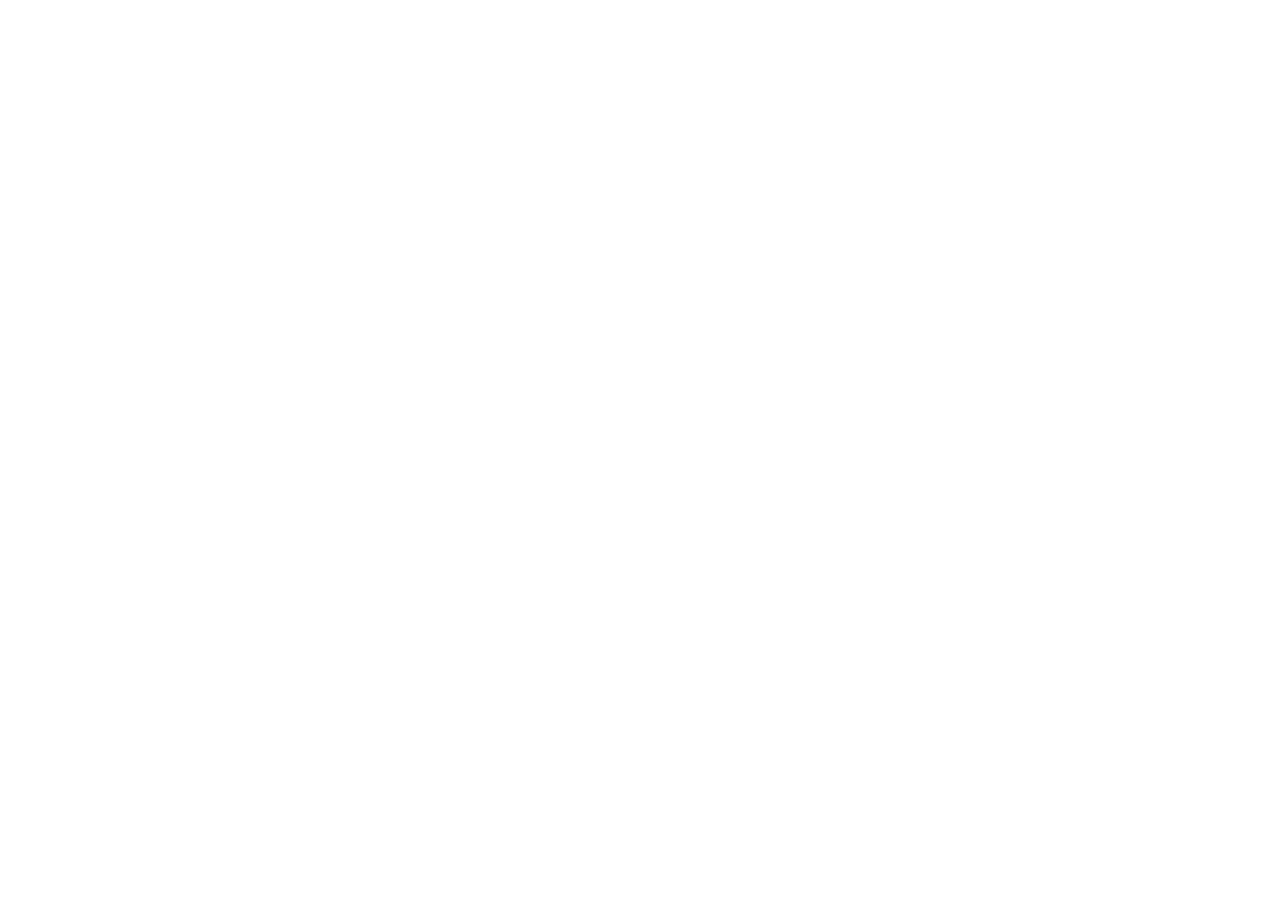
==== index.html @ 08bd95ac "Travel site" ====
<!DOCTYPE html>
<html lang="en">
<head>
    <meta charset="UTF-8">
    <meta name="viewport" content="width=device-width, initial-scale=1.0">
    <title>Document</title>
</head>
<body>
    
</body>
</html>
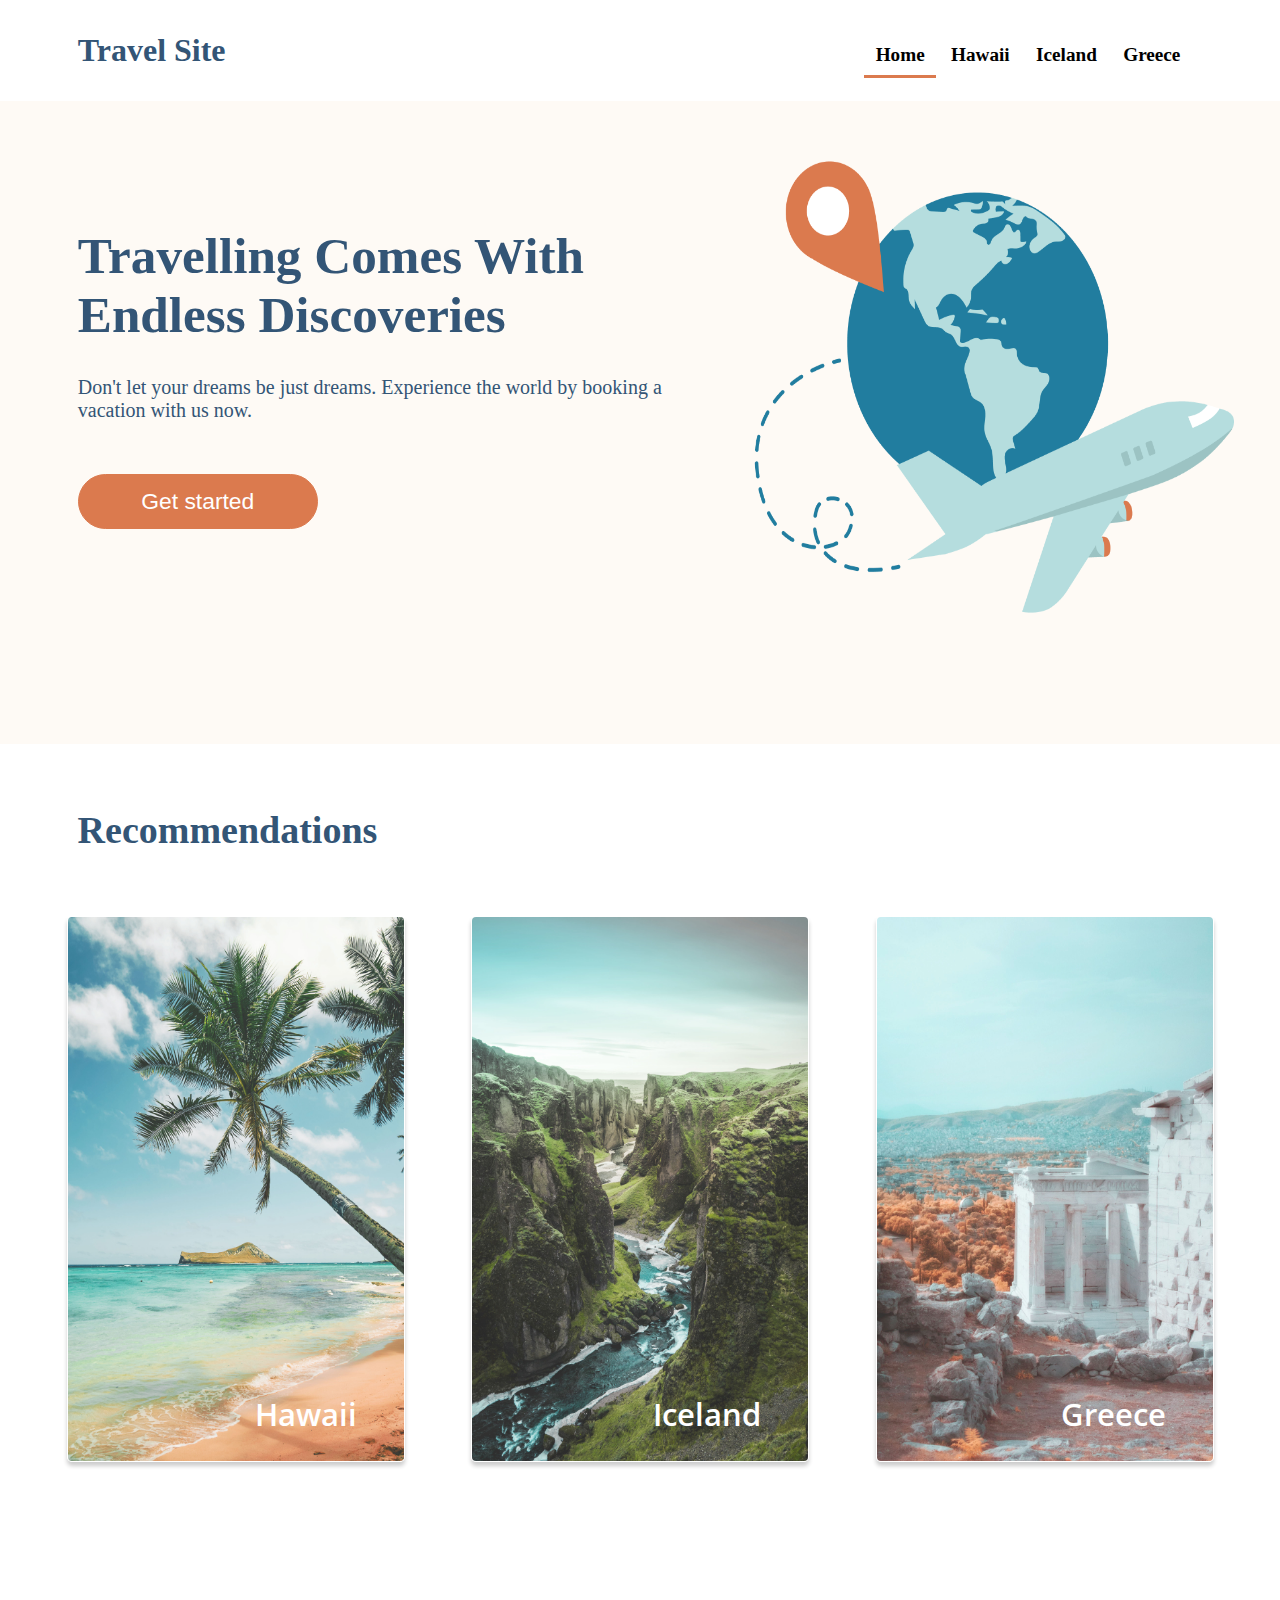
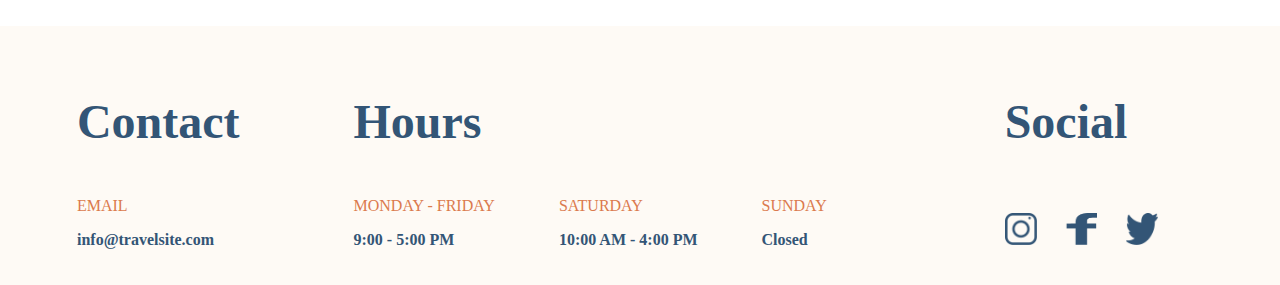
==== commit 8c8dc3d8: "second commit" ====
--- a/index.html
+++ b/index.html
@@ -1,11 +1,113 @@
+
 <!DOCTYPE html>
 <html lang="en">
+
 <head>
-    <meta charset="UTF-8">
-    <meta name="viewport" content="width=device-width, initial-scale=1.0">
+    <meta charset="UTF-8" />
+    <meta name="viewport" content="width=device-width, initial-scale=1.0" />
+    <link href="https://fonts.googleapis.com/css2?family=Open+Sans:wght@300&display=swap" rel="stylesheet">
+    <link rel="stylesheet" href="css/global.css" />
+    <link rel="stylesheet" href="css/main.css" />
+</head>
     <title>Document</title>
-</head>
+
+
+
 <body>
+    <header class="header">
+        <div class="logo">
+            <a href="index.html" class="logo__link">
+                <h3 class="logo__text">Travel Site</h3>
+            </a>
+        </div>
+        <nav>
+            <ul class="nav">
+               <a href="index.html" class="  nav__link  nav__link--active"><li class="nav__list-item">Home</li></a> 
+                <a href="pages/hawaii.html" class="  nav__link "><li class="nav__list-item">Hawaii</li></a>
+                <a href="pages/iceland.html" class="nav__link "><li class="nav__list-item">Iceland</li></a>
+                <a href="pages/greece.html" class="nav__link "><li class="nav__list-item">Greece</li></a>
+               
+            </ul>
+        </nav>
+    </header>
+    <main>
+        <section class="hero">
+            <div class="hero-left">
+                <h1 class="hero__banner--main">
+                    Travelling Comes With<br> Endless Discoveries
+                </h1>
+                <h3 class="hero__banner--sub">
+                    Don't let your dreams be just dreams. Experience the world by booking
+                    a<br />
+                    vacation with us now.
+                </h3>
+                <button class="hero__button">Get started</button>
+            </div>
+            
+            <img src="assets/Images/hero.png" alt="globe and airplane with destination symbole" class="hero__img">
+       
+           
+        </section>
     
+        <section class="recommendation">
+            <h2 class="recommendation__header">Recommendations</h2>
+            <div class="cards__container">
+                <a href="pages/hawaii.html" class="card__link"><div class=" hawaii__card">
+                    <img src="assets/Images/hawaii.jpg" alt="beach with palm tree" class=" card card--img">
+                    <p class="card--text">Hawaii</p>
+                </div></a>
+                <a href="pages/iceland.html" class="card__link"><div class=" iceland__card">
+                    <img src="assets/Images/iceland.jpg" alt="green vally and river" class=" card card__img--iceland">
+                    <p class="card--text">Iceland</p>
+                </div></a>
+                <a href="pages/greece.html" class="card__link"><div class=" greece__card">
+                    <img src="assets/Images/greece.jpg" alt="white temple with mountain in the background" class=" card card__img--greece">
+                    <p class="card--text">Greece</p>
+                </div></a>
+            </div>
+        </section>
+
+    </main>
+
+   
+
+    <footer class="footer">
+        <div class="footer__lists">
+            <h3 class="footer__list--header">Contact</h3>
+            <p class="footer_list--subheader">EMAIL</p>
+            <p class="footer__list--item">info@travelsite.com</p>
+    
+        </div>
+        <div class="footer__lists">
+            <h3 class="footer__list--header">Hours</h3>
+            <div class="footer__list--hours">
+                <div class="days">
+                    <p class="footer_list--subheader">MONDAY - FRIDAY</p>
+                    <p class="footer__list--item"> 9:00 - 5:00 PM</p>
+                </div>
+                <div class="days"> 
+                    <p class="footer_list--subheader">SATURDAY</p>
+                    <p class="footer__list--item">10:00 AM - 4:00 PM</p></div>
+                <div class="days">
+                    <p class="footer_list--subheader">SUNDAY</p>
+                    <p class="footer__list--item">Closed</p>
+                </div>
+                
+            </div>
+          
+        </div>
+
+        <div class="footer__lists">
+            <h3 class="footer__list--header">Social</h3>
+             <div class="social__icons--list">
+             <div class="social__icons--item"><img class="social__icon--img"  src="assets/Images/icon-instagram.png" alt="instagram icon"></div>
+             <div class="social__icons--item"><img class="social__icon--img" src="assets/Images/icon-facebook.png" alt="facebook icon"></div>
+             <div class="social__icons--item"><img class="social__icon--img" src="assets/Images/icon-twitter.png" alt="twitter icon"></div>
+             </div>
+             
+        </div>
+
+    </footer>
 </body>
+
 </html>--- a/css/global.css
+++ b/css/global.css
@@ -0,0 +1,110 @@
+body{
+    margin: 0; 
+}
+.header{
+    display: flex; 
+    background-color: #FFFFFF;
+    padding: 0px; 
+    margin: 0px; 
+    align-items: baseline;
+    position: fixed; 
+    top: 0; 
+    left: 0; 
+    width: 100%; 
+    z-index: 1;
+ 
+}
+.logo{
+  
+    margin: 0 3rem 0 4.86rem; 
+}
+.logo__link {
+   color: #335576;
+   text-decoration: none;
+}
+.logo__text{
+    font-size: 2rem;
+}
+
+.nav{
+margin-left:26.93rem;
+margin-top:0 ; 
+padding-left: 10rem;
+
+}
+.nav__link{
+    text-decoration: none;
+    padding-bottom: 11px;
+}
+.nav__link:hover{
+    border-bottom: #DB7A4E 0.2rem solid;
+}
+.nav__link--active{
+    border-bottom: #DB7A4E 0.2rem solid;
+}
+
+.nav__list-item{
+    list-style-type: none;
+    display: inline-flex;
+    padding: 0.7rem; 
+    font-size: 1.2rem;
+    font-family: "noto sans"; 
+    color: #000000; 
+    font-weight: 600;
+}
+
+
+.footer {
+    background-color: #FEFAF5;
+    padding: 20px;
+    display: flex;
+    justify-content: space-around;
+  }
+ 
+  .footer__list--header {
+    font-size: 3rem;
+    text-align: left;
+    color: #335576;
+  }
+  
+  .footer_list--subheader {
+    color:#DB7A4E;
+    margin-top: 0;
+  }
+  
+  
+  .footer__list--hours{
+    display: flex;
+  }
+  
+  
+  .social__icons--list {
+    display:flex;
+    justify-content: flex-start;
+    padding-right:1rem; 
+    margin-top:4rem;
+  }
+  
+  .social__icons--item {
+  padding-right: 1.8rem;
+  
+  }
+  
+  .social__icon--img {
+    width: 2rem;
+    height: 2rem;
+  }
+  .days{
+    margin-right: 4rem;
+ 
+    display: flex;
+    flex-direction: column;
+
+  }
+  .footer__list--item{
+    font-weight: 600;
+    color: #335576;
+    font-size: 1rem;
+    margin-top:0; 
+  }
+ --- a/css/main.css
+++ b/css/main.css
@@ -0,0 +1,81 @@
+.hero{
+
+    background-color:#FEFAF5;
+    width:100%;
+  }
+  .hero__banner--main{
+      padding:0;
+      width:fit-content;
+      color: #335576;
+      font-size: 3.2rem;
+      margin-bottom:0;
+  }
+  .hero__img{
+      margin-left: 717px;
+      height: 29rem;
+      width: 30rem;
+      margin: -379px 0px 126px 754px; 
+  }
+  .hero-left{
+      margin-left:4.86rem;
+      padding-top: 12rem; 
+   
+  }
+  .hero__banner--sub{
+  color:#335576;
+  margin-top:0;
+  width:fit-content;
+  padding:2rem 0rem; 
+  font-size:1.25rem;
+  font-weight:500; 
+  }
+  .hero__button{
+  background-color:#DB7A4E;
+  border: 1px solid #DB7A4E; 
+  border-radius: 3.12rem; 
+  padding:0.81rem;
+  width: 15rem;
+  font-size:1.43rem;
+  color: #FFFFFF; 
+  }
+.recommendation{
+    background-color: #FFFFFF;
+   margin-bottom: 10rem; 
+
+}
+.cards__container{
+    display: flex; 
+    justify-content: space-evenly;
+
+
+}
+.card__link{
+    position: relative;
+}
+
+
+.card{
+    border: 1px solid #FFF;
+    width:21rem;
+    height: 34rem;
+    border: 1px solid #000000 20%;
+    box-shadow:  0px 4px 4px rgba(0, 0, 0, 0.2);
+    border-radius:0.3125rem;
+ 
+}
+.card--text{
+    position:absolute;
+    bottom:0rem;
+    right:3rem;
+    font-size: 1.93rem;
+    color:#FFFFFF;
+    font-family: "open sans";
+    font-weight: 600; 
+
+}
+
+.recommendation__header{
+    margin:4rem 0 4rem 4.85rem; 
+    color:#335576;
+    font-size: 2.375rem;
+}
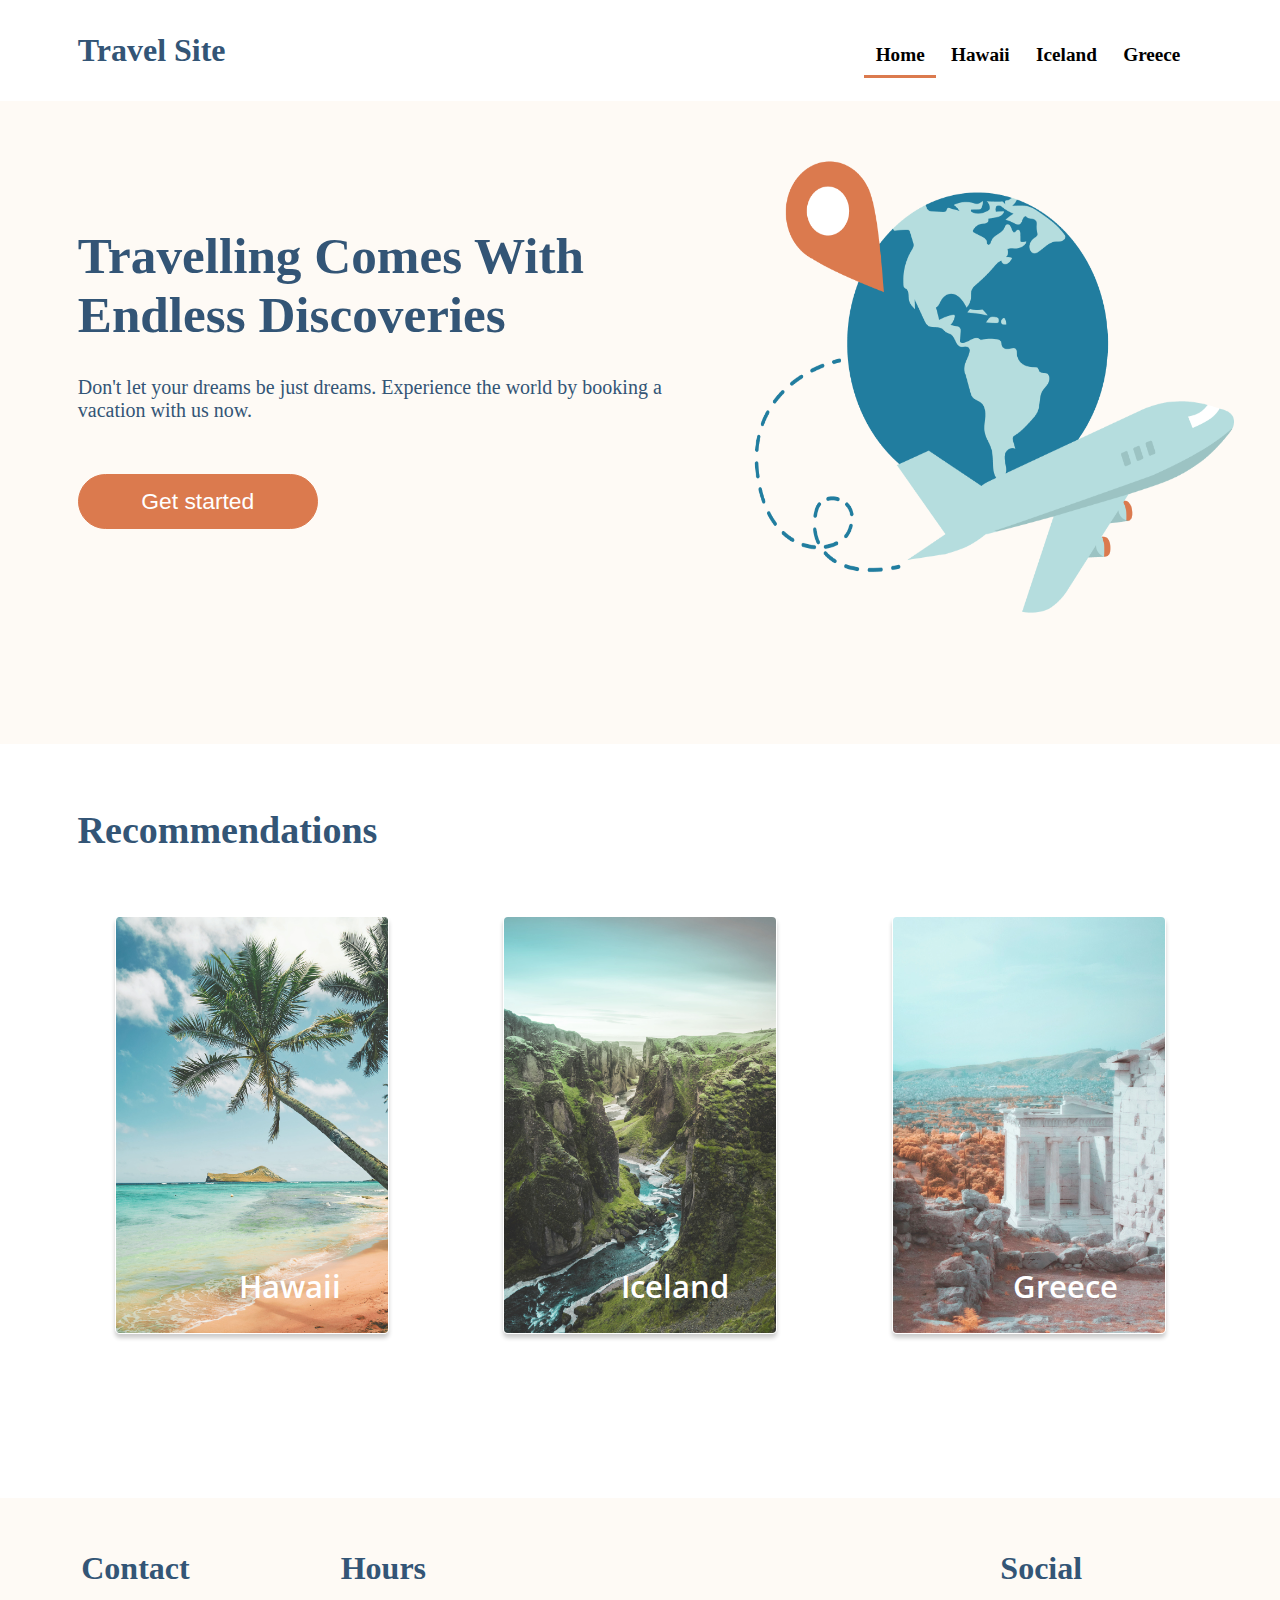
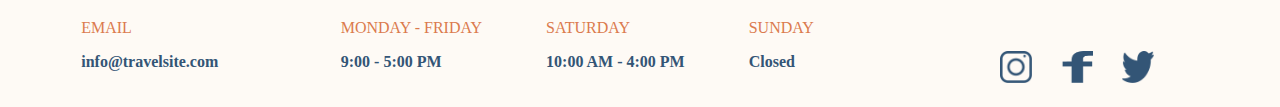
==== commit 82a9297b: "final commit" ====
--- a/index.html
+++ b/index.html
@@ -9,9 +9,7 @@
     <link rel="stylesheet" href="css/global.css" />
     <link rel="stylesheet" href="css/main.css" />
 </head>
-    <title>Document</title>
-
-
+    <title>Travel Site</title>
 
 <body>
     <header class="header">
--- a/css/global.css
+++ b/css/global.css
@@ -62,7 +62,7 @@
   }
  
   .footer__list--header {
-    font-size: 3rem;
+    font-size: 2rem;
     text-align: left;
     color: #335576;
   }
--- a/css/main.css
+++ b/css/main.css
@@ -56,8 +56,8 @@
 
 .card{
     border: 1px solid #FFF;
-    width:21rem;
-    height: 34rem;
+    width:17rem;
+    height: 26rem;
     border: 1px solid #000000 20%;
     box-shadow:  0px 4px 4px rgba(0, 0, 0, 0.2);
     border-radius:0.3125rem;
